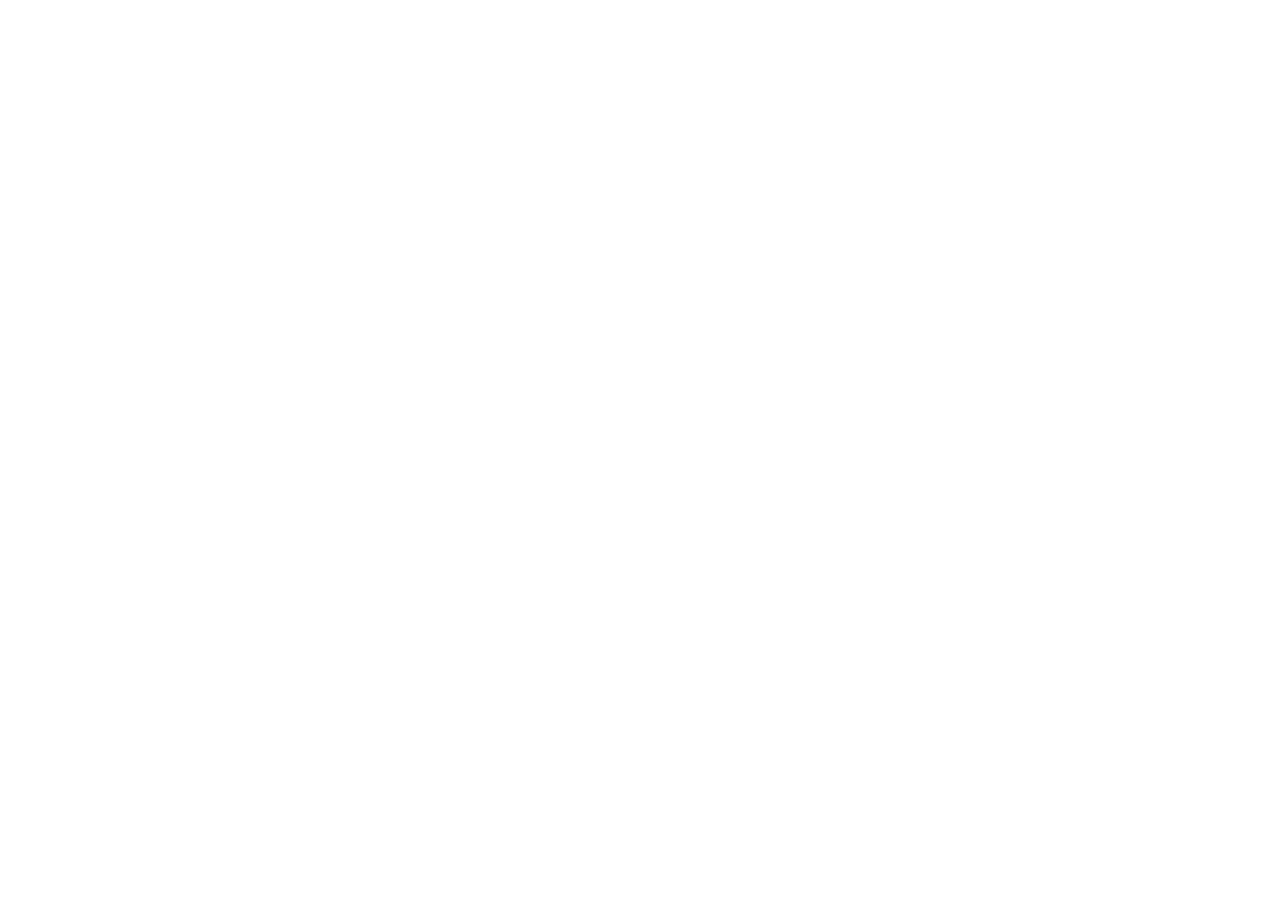
==== Cakes/index.html @ 50316c29 "Initial" ====
<!DOCTYPE html>
<html lang="en">
<head>
    <meta charset="UTF-8">
    <meta name="viewport" content="width=device-width, initial-scale=1.0">
    <title>Document</title>
</head>
<body>
    
</body>
</html>
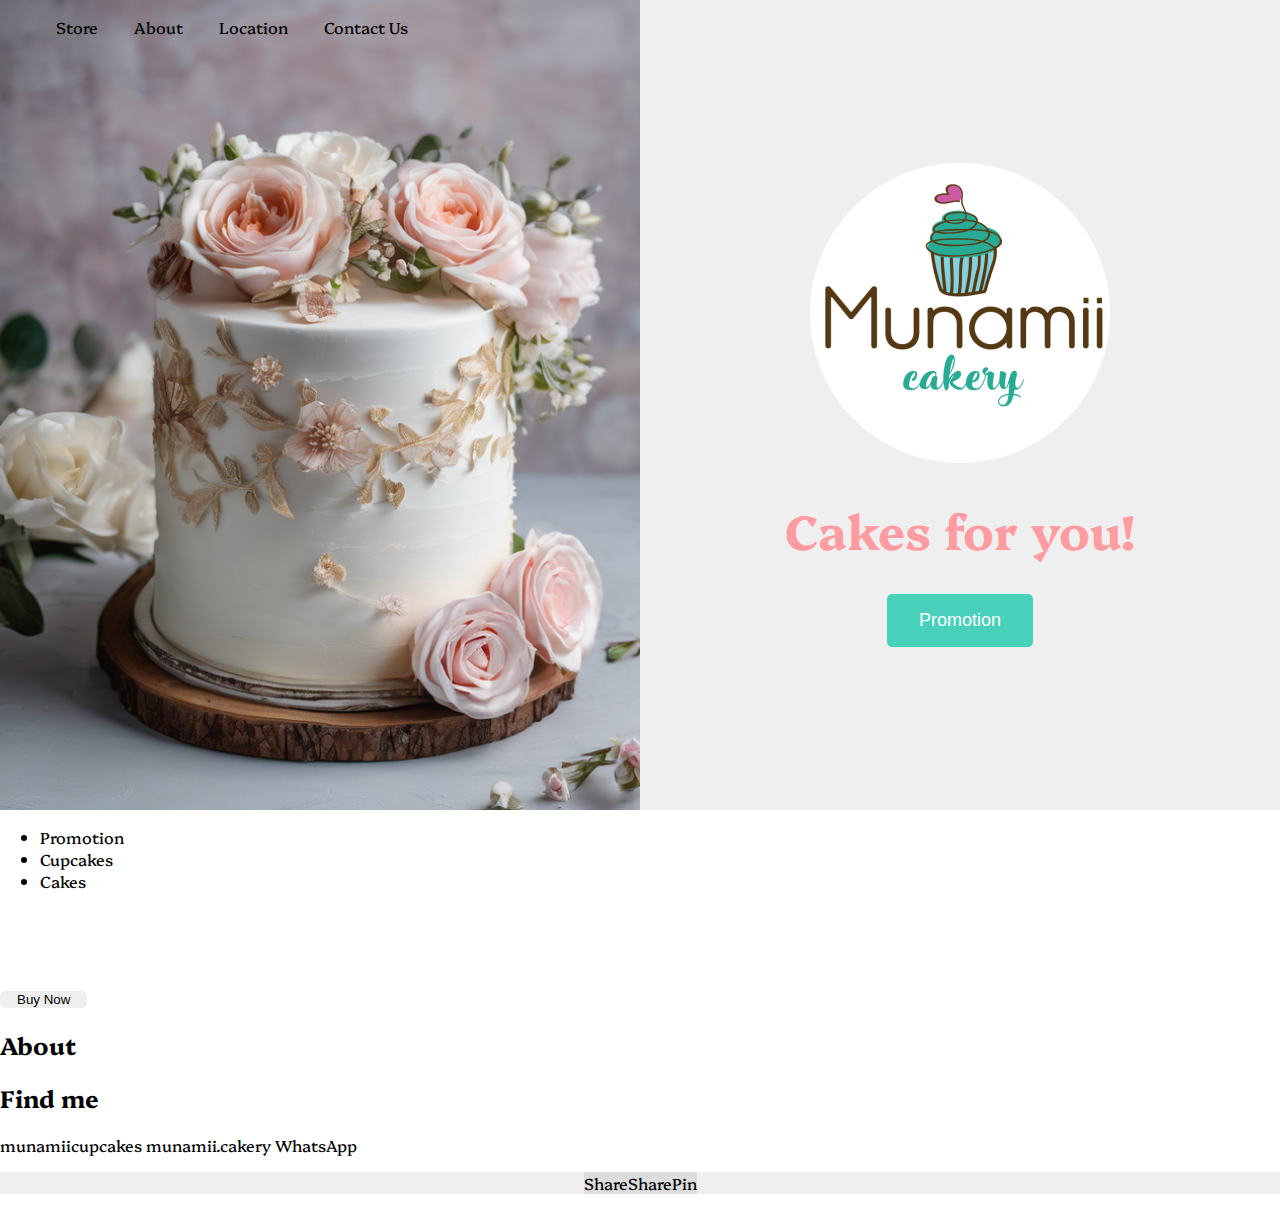
==== commit 2e45f482: "Foundational update" ====
--- a/Cakes/index.html
+++ b/Cakes/index.html
@@ -3,9 +3,69 @@
 <head>
     <meta charset="UTF-8">
     <meta name="viewport" content="width=device-width, initial-scale=1.0">
-    <title>Document</title>
+    <title>Munamii Cakery</title>
+    <link rel="stylesheet" href="./style.css">
+    <link rel="icon" type="image/x-icon" href="./Media/MunamiiCakeryLogo.png">
+    <link href="https://fonts.googleapis.com/css2?family=Platypi:ital,wght@0,300..800;1,300..800&display=swap" rel="stylesheet">
+    <script async src="./main.js" type="text/JavaScript"></script>
 </head>
 <body>
-    
+    <header>
+        <div id="headerImage">
+            <nav id="mainNav">
+                <ul>
+                    <li id=""><a href="#promotions">Store</a></li>
+                    <li id=""><a href="#about">About</a></li>
+                    <li id=""><a href="#location">Location</a></li>
+                    <li id=""><a href="#contact">Contact Us</a></li>
+                </ul>
+            </nav>
+        </div>
+        <div id="headerHero">
+            <img id="companyLogo" alt="Company Logo" src="./Media/MunamiiCakeryLogo.png">
+            <h1>Cakes for you!</h1>
+            <button>Promotion</button>
+        </div>
+    </header>
+    <main>
+        <nav id="secondaryNav">
+            <ul>
+                <li id=""><a href="#promotions">Promotion</a></li>
+                <li id=""><a href="#cupcakes">Cupcakes</a></li>
+                <li id=""><a href="#cakes">Cakes</a></li>
+            </ul>
+        </nav>
+        <section id="promotions" class="productSection">
+            <div id="" class="productCard">
+                <img src="" class="productImage">
+                <h3 class="productTitle"></h3>
+                <p class="productPrice"></p>
+                <button class="productButton" alt="Buy Now">Buy Now</button>
+            </div>
+        </section>
+        <section id="cupcakes" class="productSection"></section>
+        <section id="cakes" class="productSection"></section>
+        <section id="about">
+            <h2>About</h2>
+            <p></p>
+        </section>
+        <section id="location">
+            <h2>Find me</h2>
+            <p></p>
+        </section>
+        <section id="contact">
+            <a href="">munamiicupcakes</a>
+            <a href="">munamii.cakery</a>
+            <a href="">WhatsApp</a>
+        </section>
+    </main>
+    <footer>
+        <div id="shareMe">
+            <a href=""><span class="logo"></span><span class="text">Share</span></a>
+            <a href=""><span class="logo"></span><span class="text">Share</span></a>
+            <a href=""><span class="logo"></span><span class="text">Pin</span></a>
+        </div>
+
+    </footer>
 </body>
 </html>--- a/Cakes/style.css
+++ b/Cakes/style.css
@@ -0,0 +1,133 @@
+html {
+    font-size: 16px;
+    font-family: "Platypi", serif;
+    color: black;
+    scroll-behavior: smooth;
+
+    --PrimaryBackgroundColor: #fff;
+    --SecondaryBackgroundColor: #efefef;
+    --AccentColorGreen: #47d1ba;
+    --AccentColorPink: #ff9ca1;
+    --AnchorColor: #5f9ea0;
+}
+
+body {
+    width: 100vw;
+    margin: 0;
+    padding: 0;
+    box-sizing: border-box;
+    background-color: var(--PrimaryBackgroundColor);
+}
+
+h1 {
+    font-size: 3rem;
+}
+
+h2 {
+    font-size: 1.5rem;
+}
+
+h3 {
+    font-size: 1.25rem;
+}
+
+a {
+    color: black;
+    text-decoration: none;
+}
+
+a:visited {
+    color: black;
+}
+
+a:hover {
+    color: var(--AccentColorPink);
+}
+
+header {
+    display: flex;
+    flex-flow: row wrap;
+    height: 90vh;
+
+    #headerImage {
+        background: url("./Media/Cake2.png") no-repeat center;
+        background-size: cover;
+        width: 50%;
+        min-width: fit-content;
+        #mainNav {
+
+            ul li {
+                display: inline;
+                color: white;
+                padding: 0.5rem 1rem;
+                list-style: none;
+            }
+        }
+    }
+
+    #headerHero {
+        background-color: var(--SecondaryBackgroundColor);
+        width: 50%;
+        min-width: fit-content;
+        display: flex;
+        flex-direction: column;
+        align-items: center;
+        justify-content: center;
+
+        #companyLogo {
+            max-width: 300px;
+            height: auto;
+        }
+
+        h1 {
+            color: var(--AccentColorPink);
+        }
+
+        button {
+            color: white;
+            font-size: 1.125rem;
+            background-color: var(--AccentColorGreen);
+            border-radius: 5px;
+            padding: 1rem 2rem;
+            border: none;
+        }
+    }
+}
+
+.productCard {
+    max-width: 20%;
+    min-width: fit-content;
+    .productImage {
+        max-width: 100%;
+        height: auto;
+    }
+
+    .productTitle {
+        padding-top: 1rem;
+    }
+
+    .productPrice {}
+
+    .productButton {
+        padding: 0 1rem;
+        border: 1px solid var(--SecondaryBackgroundColor);
+        border-radius: 5px;
+    }
+}
+
+
+footer {
+    background-color: var(--SecondaryBackgroundColor);
+
+    #shareMe {
+        margin: 1rem;
+        display: flex;
+        justify-content: center;
+
+        a {
+            background-color: #dddddd;
+
+
+        }
+    }
+}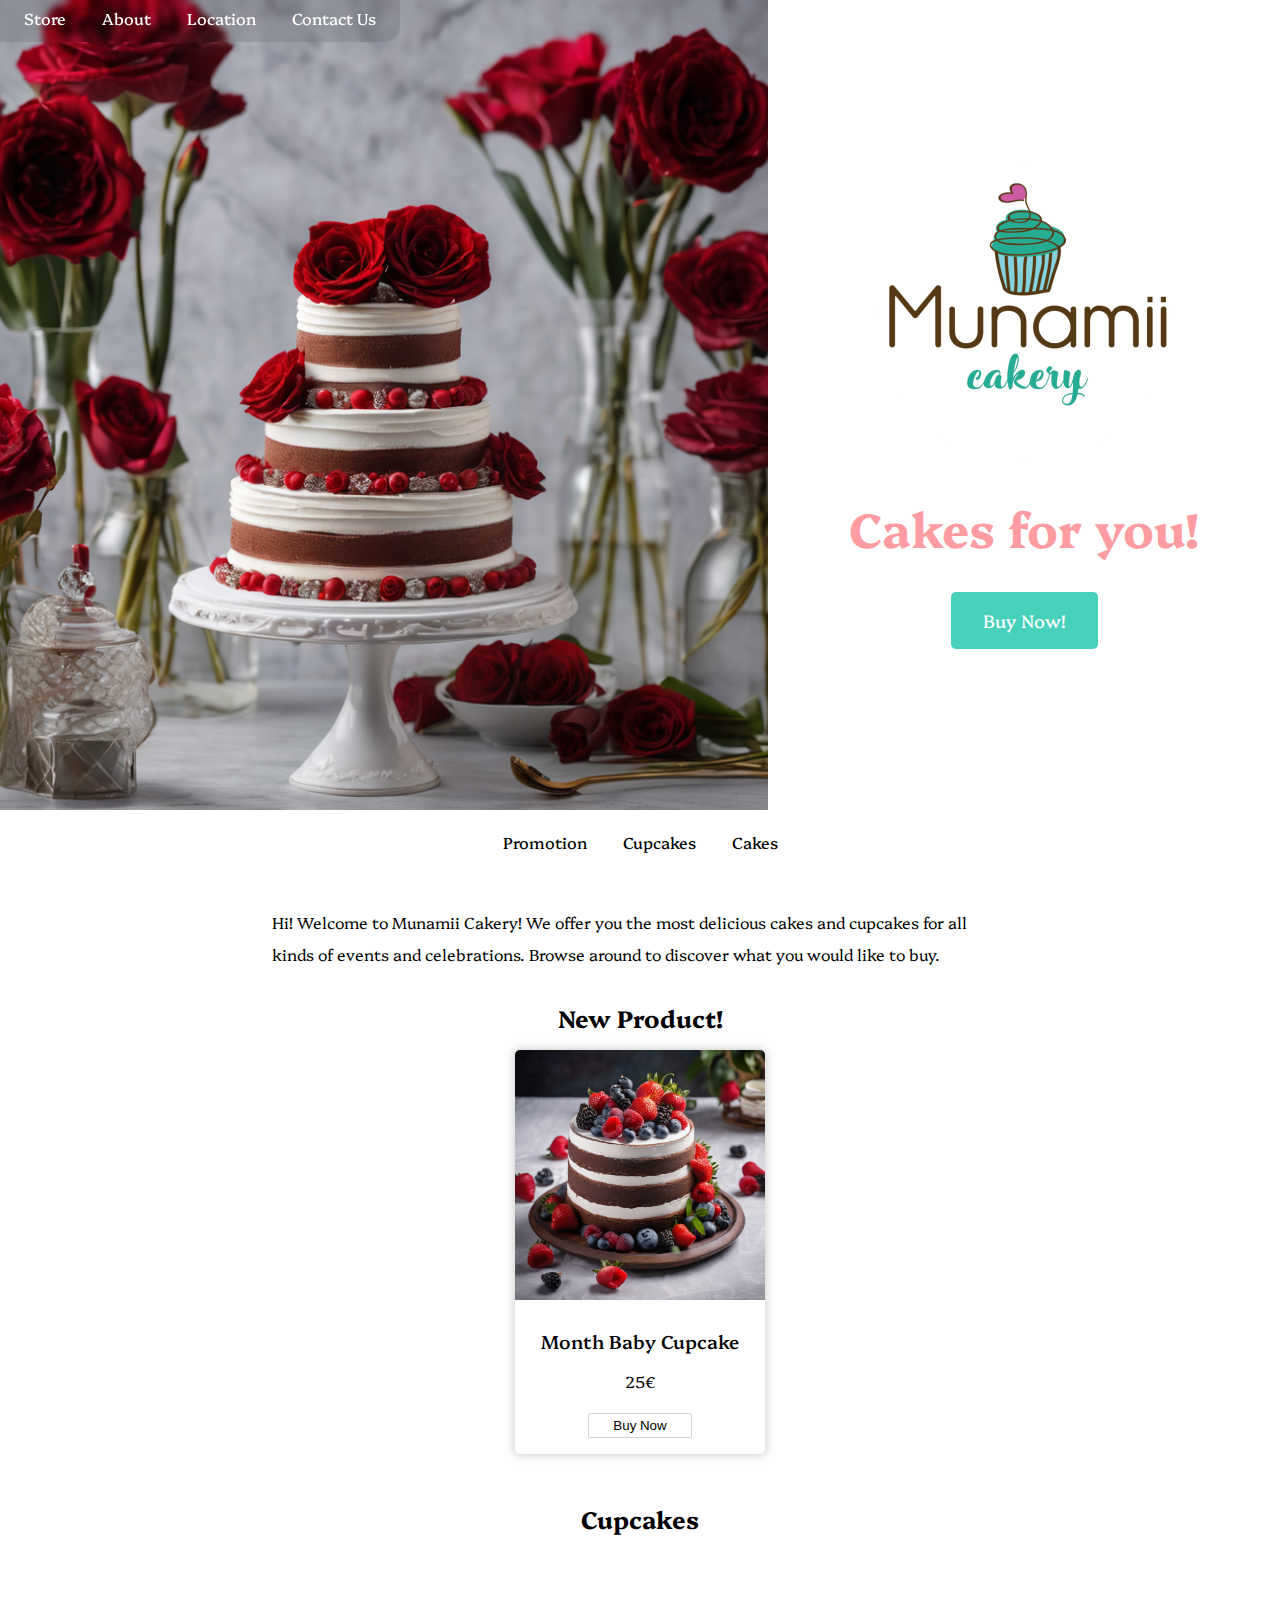
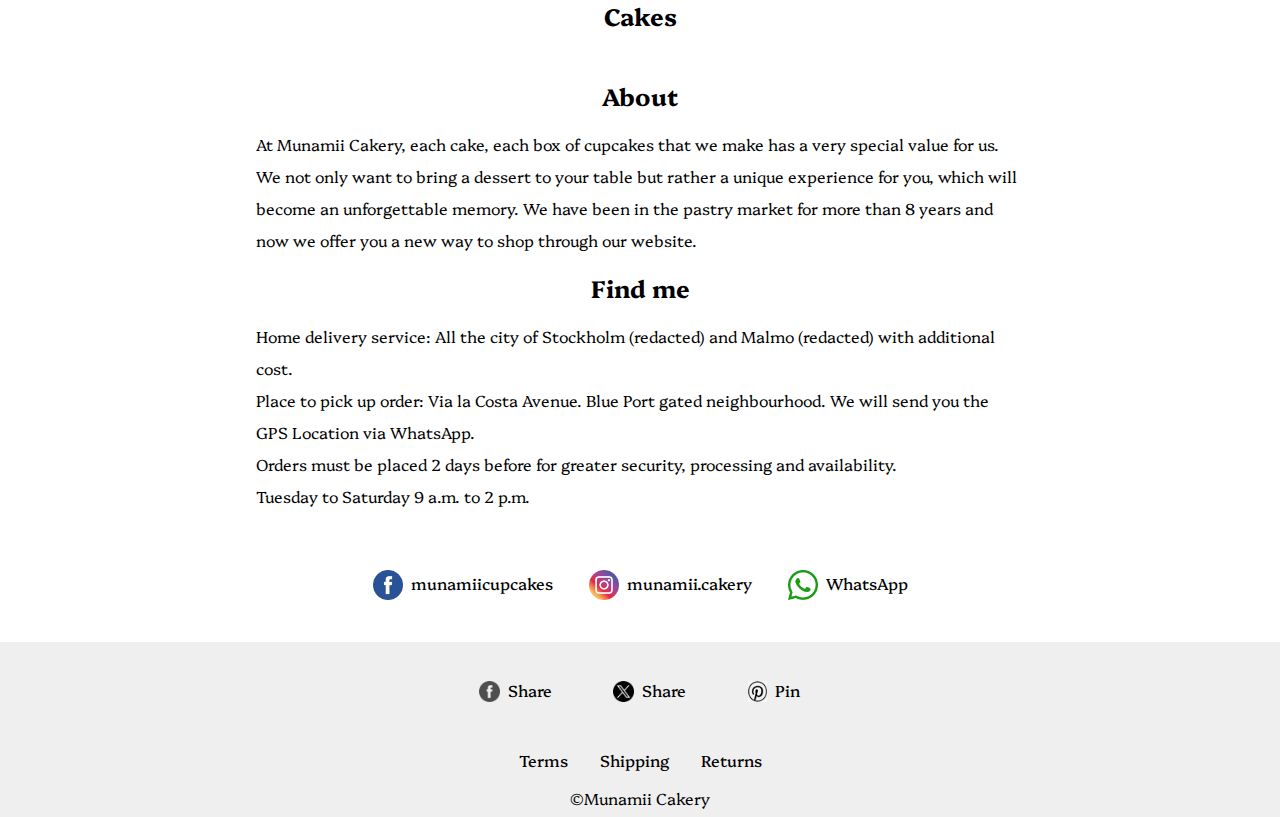
==== commit f250b766: "Most of CSS done" ====
--- a/Cakes/index.html
+++ b/Cakes/index.html
@@ -14,17 +14,17 @@
         <div id="headerImage">
             <nav id="mainNav">
                 <ul>
-                    <li id=""><a href="#promotions">Store</a></li>
-                    <li id=""><a href="#about">About</a></li>
-                    <li id=""><a href="#location">Location</a></li>
-                    <li id=""><a href="#contact">Contact Us</a></li>
+                    <li><a href="#promotions">Store</a></li>
+                    <li><a href="#about">About</a></li>
+                    <li><a href="#location">Location</a></li>
+                    <li><a href="#contact">Contact Us</a></li>
                 </ul>
             </nav>
         </div>
         <div id="headerHero">
             <img id="companyLogo" alt="Company Logo" src="./Media/MunamiiCakeryLogo.png">
             <h1>Cakes for you!</h1>
-            <button>Promotion</button>
+            <a href="#promotions" id="heroButton" alt="Promoted product">Buy Now!</a>
         </div>
     </header>
     <main>
@@ -36,36 +36,72 @@
             </ul>
         </nav>
         <section id="promotions" class="productSection">
-            <div id="" class="productCard">
-                <img src="" class="productImage">
-                <h3 class="productTitle"></h3>
-                <p class="productPrice"></p>
+            <p>Hi! Welcome to Munamii Cakery! 
+                We offer you the most delicious cakes and cupcakes
+                for all kinds of events and celebrations. Browse around to discover what you would like
+                to buy.</p>
+            <h2>New Product!</h2>
+            <div id="promotedProduct" class="productCard">
+                <img src="./Media/Cake1.png" class="productImage">
+                <h3 class="productTitle">Month Baby Cupcake</h3>
+                <p class="productPrice">25€</p>
                 <button class="productButton" alt="Buy Now">Buy Now</button>
             </div>
         </section>
-        <section id="cupcakes" class="productSection"></section>
-        <section id="cakes" class="productSection"></section>
+        <section id="cupcakes" class="productSection">
+            <h2>Cupcakes</h2>
+            <div id="cupcakeContainer">
+            </div>
+        </section>
+        <section id="cakes" class="productSection">
+            <h2>Cakes</h2>
+            <div id="cakeContainer">
+            </div>
+        </section>
         <section id="about">
             <h2>About</h2>
-            <p></p>
+            <p>At Munamii Cakery, each cake, each box of cupcakes that we make has a very special
+                value for us. 
+                <br>
+                We not only want to bring a dessert to your table but rather a unique
+                experience for you, which will become an unforgettable memory. 
+                We have been in the
+                pastry market for more than 8 years and now we offer you a new way to shop through
+                our website.</p>
         </section>
         <section id="location">
             <h2>Find me</h2>
-            <p></p>
+            <p>Home delivery service: All the city of Stockholm (redacted) and Malmo (redacted) with
+                additional cost.
+                <br>
+                Place to pick up order: Via la Costa Avenue. Blue Port gated neighbourhood. We will
+                send you the GPS Location via WhatsApp.
+                <br>
+                Orders must be placed 2 days before for greater security, processing and availability.
+                <br>
+                Tuesday to Saturday
+                9 a.m. to 2 p.m.</p>
         </section>
         <section id="contact">
-            <a href="">munamiicupcakes</a>
-            <a href="">munamii.cakery</a>
-            <a href="">WhatsApp</a>
+            <a href=""><img src="./Media/FacebookLogo.png"><span> munamiicupcakes</span></a>
+            <a href=""><img src="./Media/InstagramLogo.png"><span>munamii.cakery</span></a>
+            <a href=""><img src="./Media/WhatsAppLogo.png"><span>WhatsApp</span></a>
         </section>
     </main>
     <footer>
         <div id="shareMe">
-            <a href=""><span class="logo"></span><span class="text">Share</span></a>
-            <a href=""><span class="logo"></span><span class="text">Share</span></a>
-            <a href=""><span class="logo"></span><span class="text">Pin</span></a>
+            <a href=""><img src="./Media/FacebookLogo.png"><span>Share</span></a>
+            <a href=""><img src="./Media/xLogo.png"><span>Share</span></a>
+            <a href=""><img src="./Media/PinterestLogo.png"><span>Pin</span></a>
         </div>
-
+        <div id="footerLinks">
+            <a href="">Terms</a>
+            <a href="">Shipping</a>
+            <a href="">Returns</a>
+        </div>
+        <div>
+            <p>&copy;Munamii Cakery</p>
+        </div>
     </footer>
 </body>
 </html>--- a/Cakes/style.css
+++ b/Cakes/style.css
@@ -13,10 +13,14 @@
 
 body {
     width: 100vw;
+    min-height: 100vh;
+    background-color: var(--PrimaryBackgroundColor);
+}
+
+* {
     margin: 0;
     padding: 0;
     box-sizing: border-box;
-    background-color: var(--PrimaryBackgroundColor);
 }
 
 h1 {
@@ -27,8 +31,8 @@
     font-size: 1.5rem;
 }
 
-h3 {
-    font-size: 1.25rem;
+p {
+    font-weight: 300;
 }
 
 a {
@@ -45,30 +49,41 @@
 }
 
 header {
-    display: flex;
-    flex-flow: row wrap;
-    height: 90vh;
+    display: grid;
+    grid-template-columns: 60% 40%;
+    grid-template-rows: repeat(2, 45vh);
 
     #headerImage {
-        background: url("./Media/Cake2.png") no-repeat center;
+        background: url("./Media/Cake6.png") no-repeat center;
         background-size: cover;
-        width: 50%;
-        min-width: fit-content;
+        grid-area: 1 / 1 / span 2 / 1;
+
         #mainNav {
+            padding: 0.125rem 0.5rem 0.5rem;
+            width: fit-content;
+            background-color: rgba(0, 0, 0, 0.1);
+            backdrop-filter: blur(3px);
+            border-bottom-right-radius: 15px;
 
             ul li {
+                height: 2rem;
+                line-height: 2rem;
                 display: inline;
+                padding: 0.25rem 1rem 0.25rem;
+                list-style: none;
+            }
+            a {
                 color: white;
-                padding: 0.5rem 1rem;
-                list-style: none;
+            }
+
+            a:hover {
+                color: var(--AccentColorPink);
             }
         }
     }
 
     #headerHero {
-        background-color: var(--SecondaryBackgroundColor);
-        width: 50%;
-        min-width: fit-content;
+        grid-area: 1 / 2 / span 2 / 2;
         display: flex;
         flex-direction: column;
         align-items: center;
@@ -81,9 +96,10 @@
 
         h1 {
             color: var(--AccentColorPink);
-        }
-
-        button {
+            margin: 2rem 0;
+        }
+
+        #heroButton {
             color: white;
             font-size: 1.125rem;
             background-color: var(--AccentColorGreen);
@@ -91,27 +107,141 @@
             padding: 1rem 2rem;
             border: none;
         }
+
+        #heroButton:hover {
+            transition: 200ms;
+            background-color: var(--AccentColorPink);
+        }
     }
 }
 
 .productCard {
-    max-width: 20%;
-    min-width: fit-content;
+    max-width: 250px;
+    min-width: min-content;
+    box-shadow: 0 0 10px 2px lightgray;
+    text-align: center;
+    border-radius: 5px;
+    overflow: hidden;
+
     .productImage {
-        max-width: 100%;
+        width: 100%;
         height: auto;
     }
 
     .productTitle {
         padding-top: 1rem;
-    }
-
-    .productPrice {}
+        font-weight: 500;
+    }
+
+    .productPrice {
+        padding-top: 0.5rem;
+    }
 
     .productButton {
-        padding: 0 1rem;
-        border: 1px solid var(--SecondaryBackgroundColor);
-        border-radius: 5px;
+        padding: 0.25rem 1.5rem;
+        margin: 1rem;
+        border: 1px solid lightgray;
+        border-radius: 2px;
+        background-color: var(--PrimaryBackgroundColor);
+    }
+
+    .productButton:hover {
+        background-color: var(--AccentColorPink);
+    }
+}
+
+.productCard:hover {
+    background-color: #f7f7f7;
+    transition: 200ms;
+    box-shadow: 0 0 10px 10px rgb(231, 231, 231);
+
+}
+
+
+#secondaryNav {
+    padding: 1rem;
+
+    ul {
+        width: fit-content;
+        margin: 0 auto;
+
+        li {
+            height: 2rem;
+            line-height: 2rem;
+            display: inline;
+            padding: 0 1rem;
+            list-style: none;
+        }
+    }
+}
+
+
+ /*     productSection      */
+
+.productSection {
+    padding: 1rem;
+    
+    > p {
+        padding: 1rem 0;
+    }
+    
+    > h2 {
+        padding: 1rem 0;
+        text-align: center;
+    }
+    
+    #cakeContainer, #cupcakeContainer {
+        max-width: max-content;
+        margin: 0 auto;
+        display: grid;
+        grid-template-columns: repeat(4, 1fr);
+        grid-template-rows: 1fr;
+        grid-auto-flow: row;
+        gap: 1rem;
+    }
+}
+
+
+#promotions, #about, #location {
+    margin: 0 auto;
+    max-width: 60%;
+    text-align: center;
+    line-height: 2rem;
+
+    > p {
+        text-align: left;
+    }
+
+    > h2 {
+        padding: 1rem 0;
+    }
+
+    > .productCard {
+        margin: 0 auto;
+    }
+}
+
+#contact {
+    padding: 3rem 0 2rem;
+    display: flex;
+    justify-content: center;
+    gap: 1rem;
+    vertical-align: middle;
+
+    a {
+        /* line-height: 2rem; */
+        display: inline-flex;
+        justify-content: center;
+        align-items: center;
+
+        img {
+            height: 60%;
+        }
+
+        > span {
+            padding-bottom: 0.25rem;
+            margin-left: 0.5rem;
+        }
     }
 }
 
@@ -120,14 +250,80 @@
     background-color: var(--SecondaryBackgroundColor);
 
     #shareMe {
-        margin: 1rem;
+        padding: 1rem;
         display: flex;
         justify-content: center;
 
         a {
-            background-color: #dddddd;
-
-
-        }
+            /* line-height: 2rem; */
+            display: inline-flex;
+            justify-content: center;
+            align-items: center;
+    
+            img {
+                height: 40%;
+                filter: grayscale();
+            }
+    
+            > span {
+                padding-bottom: 0.25rem;
+                margin-left: 0.5rem;
+            }
+        }
+    }
+    > div {
+        display: flex;
+        justify-content: center;
+
+        a {
+            padding: 0.5rem 1rem;
+        }
+
+        p {
+            padding: 0.5rem;
+        }
+    }
+
+}
+
+
+@media only screen and (max-width: 850px) {
+
+    header {
+        grid-template-rows: 75vh 75vh;
+
+        #headerImage {
+            grid-area: 1 / 1 / 1 / span 2;
+
+            #mainNav {
+                margin: 0 auto;
+                border-bottom-left-radius: 15px;
+            }
+        }
+
+    
+        #headerHero {
+            grid-area: 2 / 1 / 2 / span 2;
+
+        }
+    }
+}
+
+
+
+@media only screen and (max-width: 600px) {
+
+    .productSection {
+
+        #cakeContainer, #cupcakeContainer {
+            grid-template-columns: repeat(2, 1fr);
+        }
+    }
+}
+
+@media only screen and (max-width: 400px) {
+
+    #promotions {
+        max-width: 90%;
     }
 }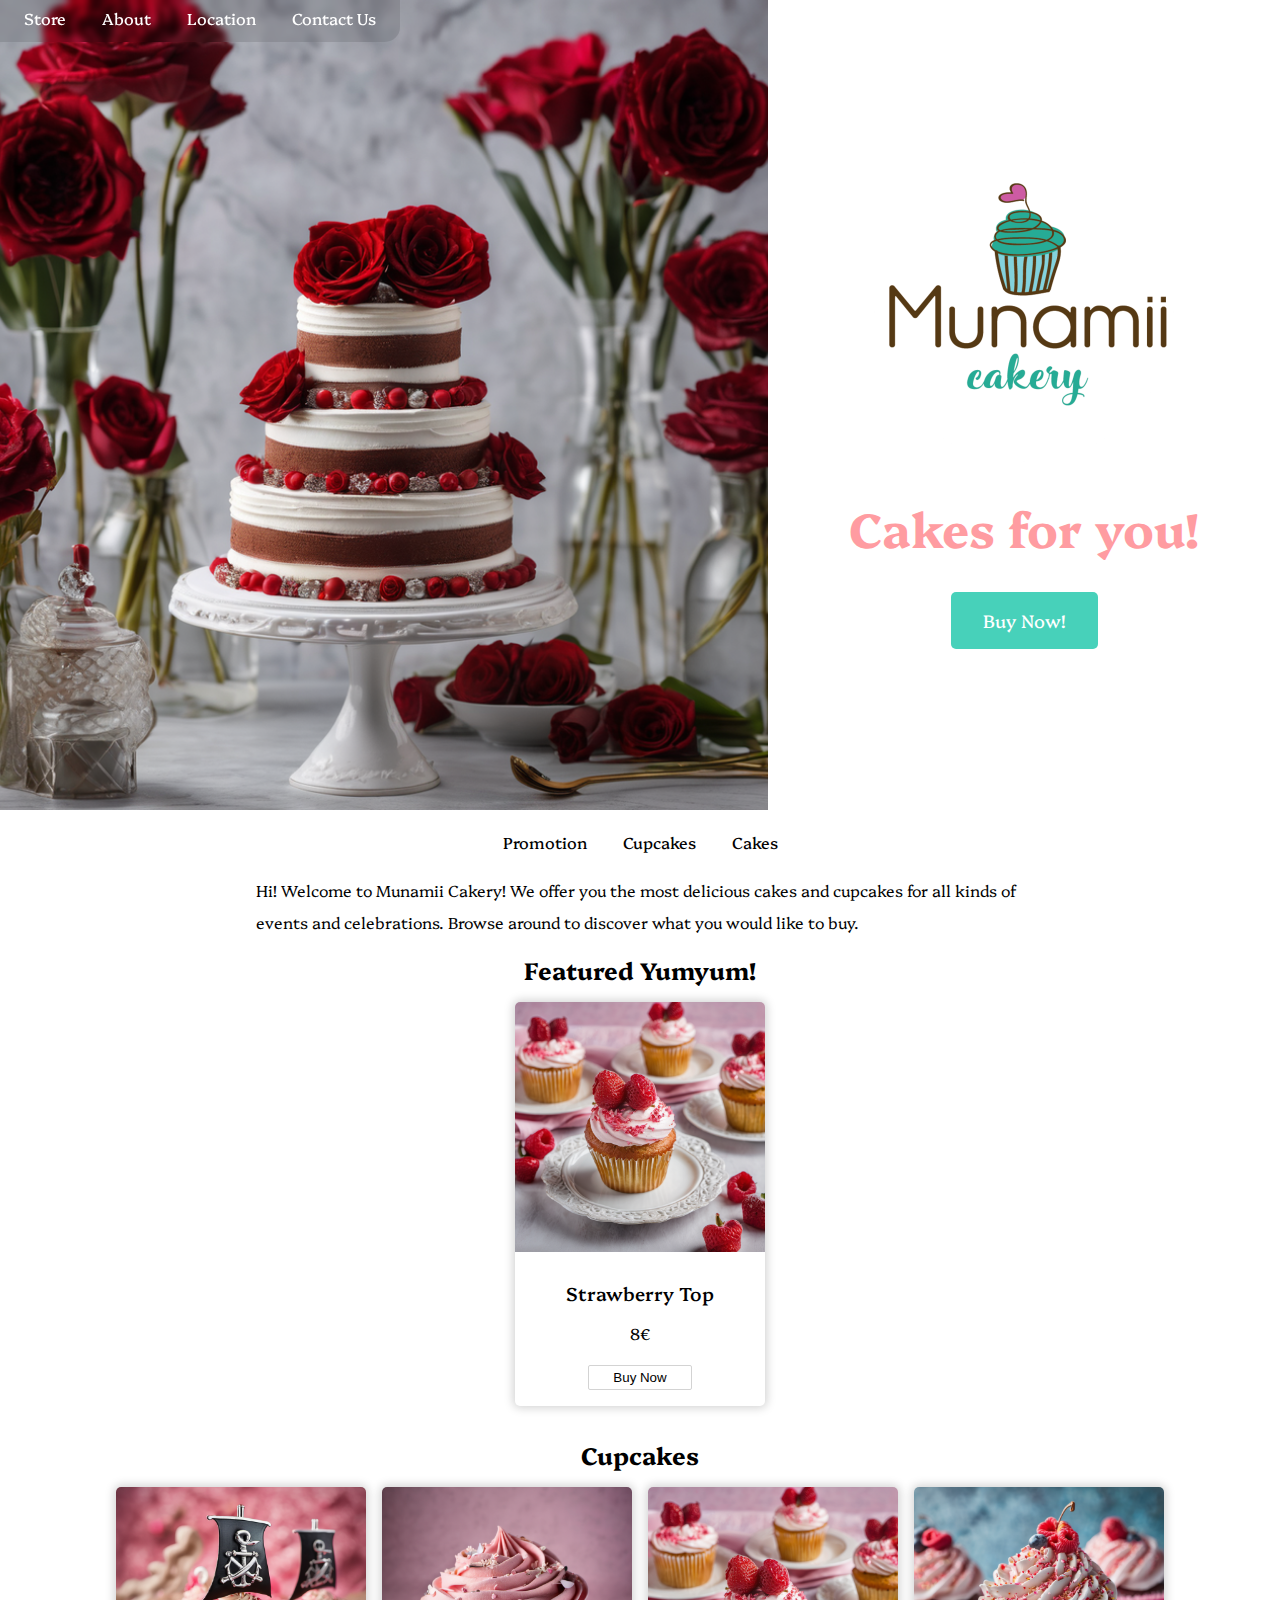
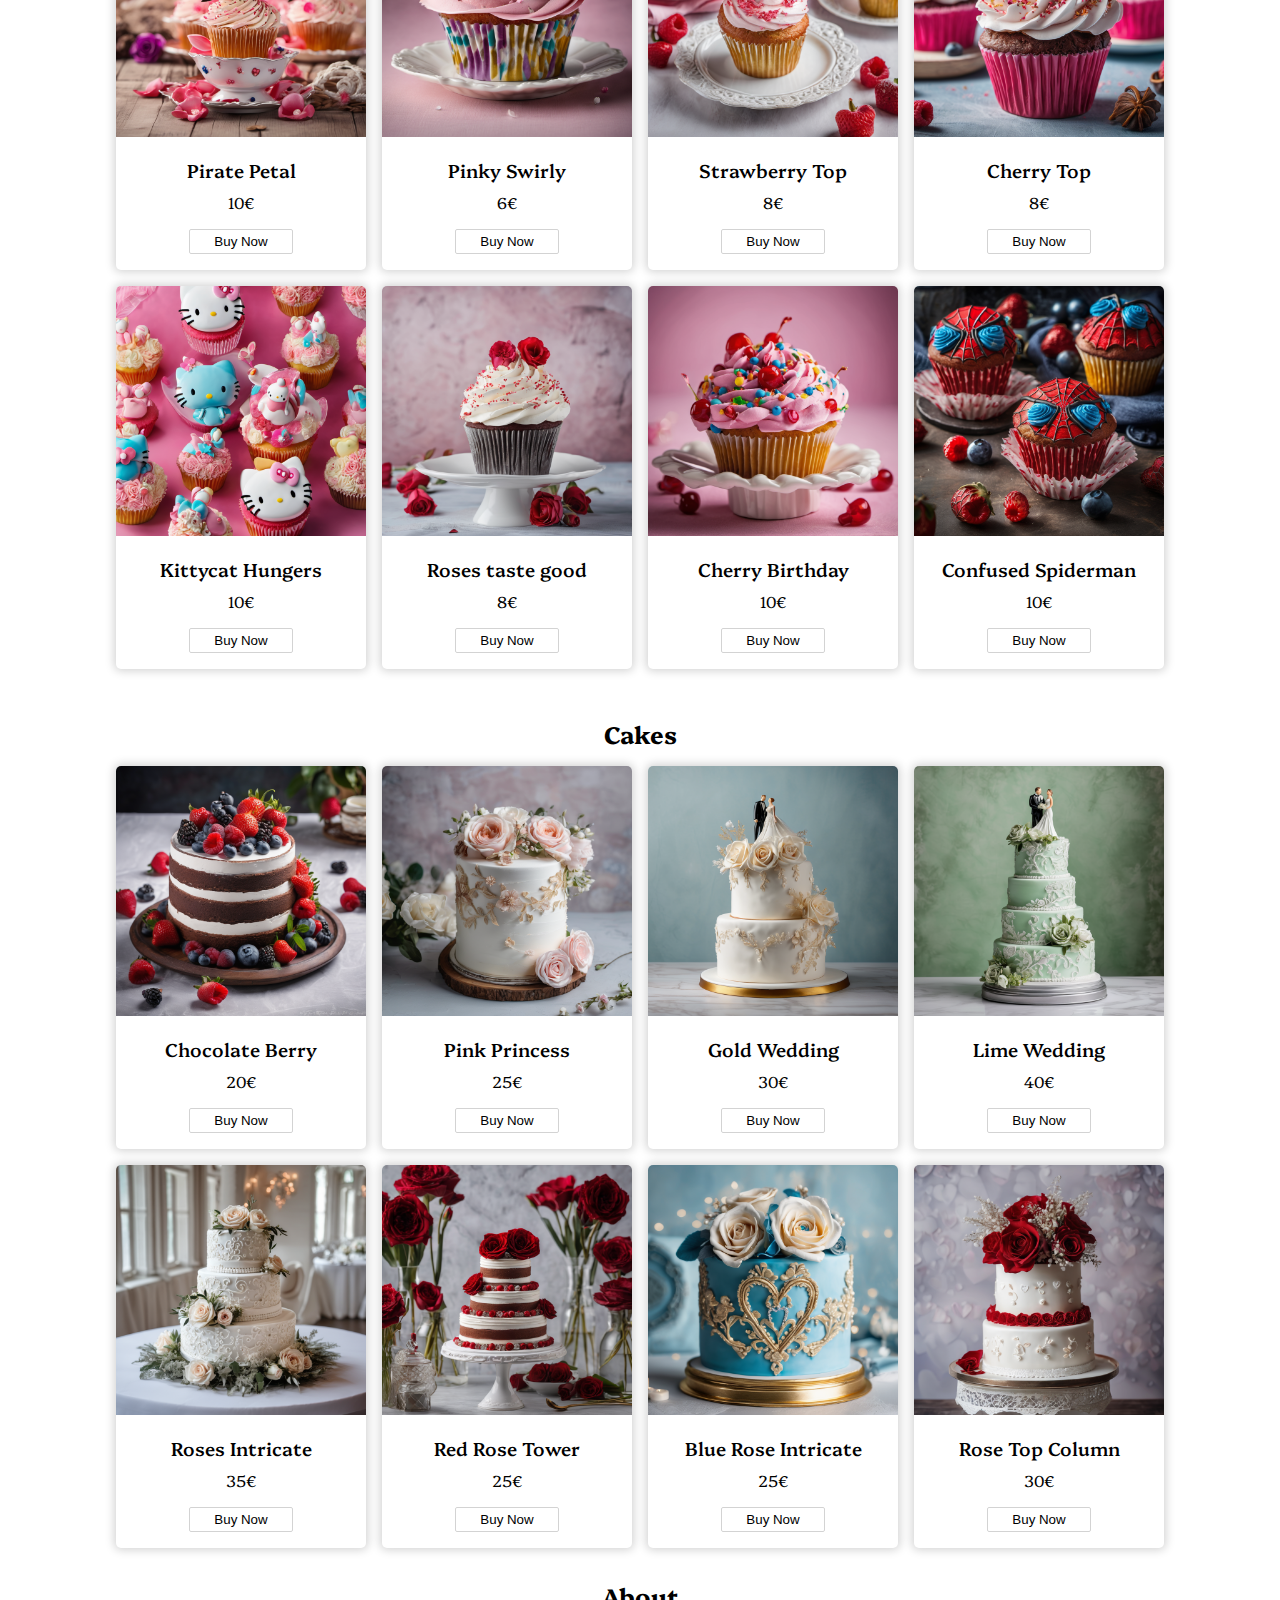
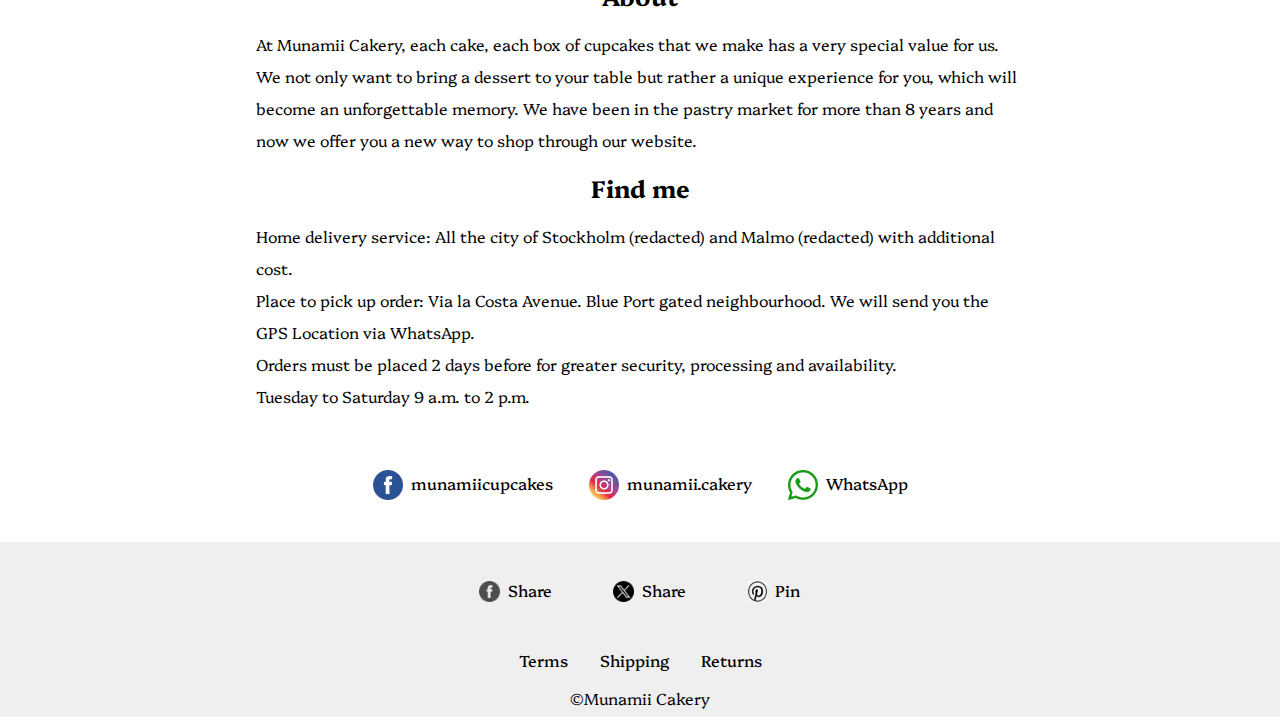
==== commit 3c376dda: "Mostly finished" ====
--- a/Cakes/index.html
+++ b/Cakes/index.html
@@ -26,27 +26,34 @@
             <h1>Cakes for you!</h1>
             <a href="#promotions" id="heroButton" alt="Promoted product">Buy Now!</a>
         </div>
+        <div id="mobileNavigationButton"><img src="./Media/mobileMenuIcon.png" alt="Mobile menu Icon"></div>
+        <nav id="mobileNavigation">
+            <ul>
+                <li><a href="#headerImage">Home</a></li>
+                <li><a href="#promotions">Store</a></li>
+                <li><a href="#about">About</a></li>
+                <li><a href="#location">Location</a></li>
+                <li><a href="#contact">Contact Us</a></li>
+                <li><a href="#promotions">Promotion</a></li>
+                <li><a href="#cupcakes">Cupcakes</a></li>
+                <li><a href="#cakes">Cakes</a></li>
+            </ul>
+        </nav>
     </header>
     <main>
         <nav id="secondaryNav">
             <ul>
-                <li id=""><a href="#promotions">Promotion</a></li>
-                <li id=""><a href="#cupcakes">Cupcakes</a></li>
-                <li id=""><a href="#cakes">Cakes</a></li>
+                <li><a href="#promotions">Promotion</a></li>
+                <li><a href="#cupcakes">Cupcakes</a></li>
+                <li><a href="#cakes">Cakes</a></li>
             </ul>
         </nav>
-        <section id="promotions" class="productSection">
+        <section id="promotions">
             <p>Hi! Welcome to Munamii Cakery! 
                 We offer you the most delicious cakes and cupcakes
                 for all kinds of events and celebrations. Browse around to discover what you would like
                 to buy.</p>
-            <h2>New Product!</h2>
-            <div id="promotedProduct" class="productCard">
-                <img src="./Media/Cake1.png" class="productImage">
-                <h3 class="productTitle">Month Baby Cupcake</h3>
-                <p class="productPrice">25€</p>
-                <button class="productButton" alt="Buy Now">Buy Now</button>
-            </div>
+            <h2>Featured Yumyum!</h2>
         </section>
         <section id="cupcakes" class="productSection">
             <h2>Cupcakes</h2>
--- a/Cakes/style.css
+++ b/Cakes/style.css
@@ -72,6 +72,7 @@
                 padding: 0.25rem 1rem 0.25rem;
                 list-style: none;
             }
+            
             a {
                 color: white;
             }
@@ -113,6 +114,40 @@
             background-color: var(--AccentColorPink);
         }
     }
+
+    #mobileNavigationButton {
+        position: fixed;
+        display: none;
+        z-index: 1;
+
+        img {
+            width: 15vw;
+        }
+    }
+
+    #mobileNavigation {
+        z-index: 2;
+        position: fixed;
+        display: none;
+        padding: 1rem;
+        background-color: rgba(0, 0, 0, 0.8);
+        backdrop-filter: blur(3px);
+
+        ul li {
+            list-style: none;
+            padding: 1rem;
+        }
+
+        a {
+            padding: 1rem;
+            color: white;
+            font-size: 1.5rem;
+        }
+
+        a:hover {
+            color: var(--AccentColorPink);
+        }
+    }
 }
 
 .productCard {
@@ -154,7 +189,6 @@
     background-color: #f7f7f7;
     transition: 200ms;
     box-shadow: 0 0 10px 10px rgb(231, 231, 231);
-
 }
 
 
@@ -229,7 +263,6 @@
     vertical-align: middle;
 
     a {
-        /* line-height: 2rem; */
         display: inline-flex;
         justify-content: center;
         align-items: center;
@@ -255,7 +288,6 @@
         justify-content: center;
 
         a {
-            /* line-height: 2rem; */
             display: inline-flex;
             justify-content: center;
             align-items: center;
@@ -283,11 +315,14 @@
             padding: 0.5rem;
         }
     }
-
 }
 
 
 @media only screen and (max-width: 850px) {
+
+    #promotions, #about, #location {
+        max-width: 75%;
+    }
 
     header {
         grid-template-rows: 75vh 75vh;
@@ -301,10 +336,8 @@
             }
         }
 
-    
         #headerHero {
             grid-area: 2 / 1 / 2 / span 2;
-
         }
     }
 }
@@ -314,16 +347,37 @@
 @media only screen and (max-width: 600px) {
 
     .productSection {
-
         #cakeContainer, #cupcakeContainer {
             grid-template-columns: repeat(2, 1fr);
         }
     }
+
+    #promotions, #about, #location {
+        max-width: 90%;
+    }
+
+    #contact a span {
+        display: none;
+    }
+
+    header {
+        #mainNav {
+            display: none;
+        }
+
+        #mobileNavigationButton {
+            display: block;
+        }
+    }
+
+    * #secondaryNav {
+        display: none;
+    }
 }
 
 @media only screen and (max-width: 400px) {
 
-    #promotions {
-        max-width: 90%;
+    #shareMe a span {
+        display: none;
     }
 }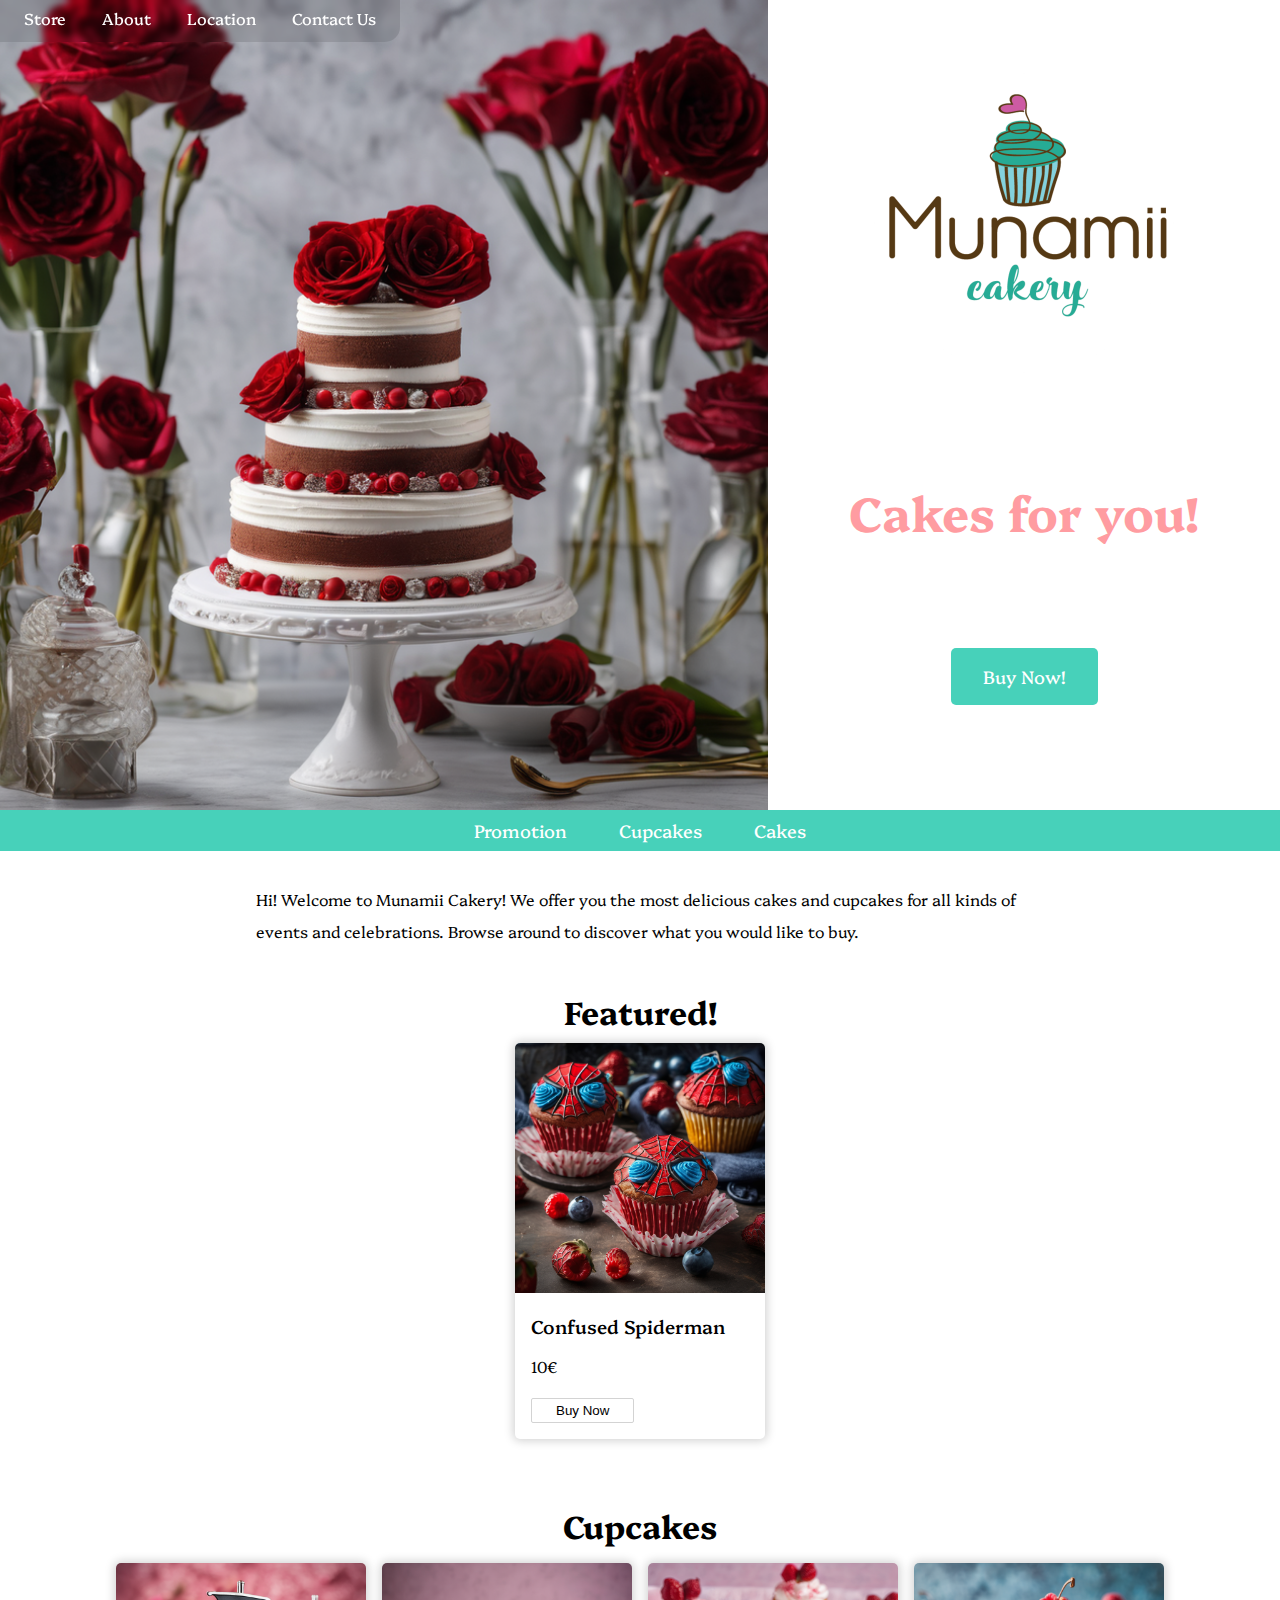
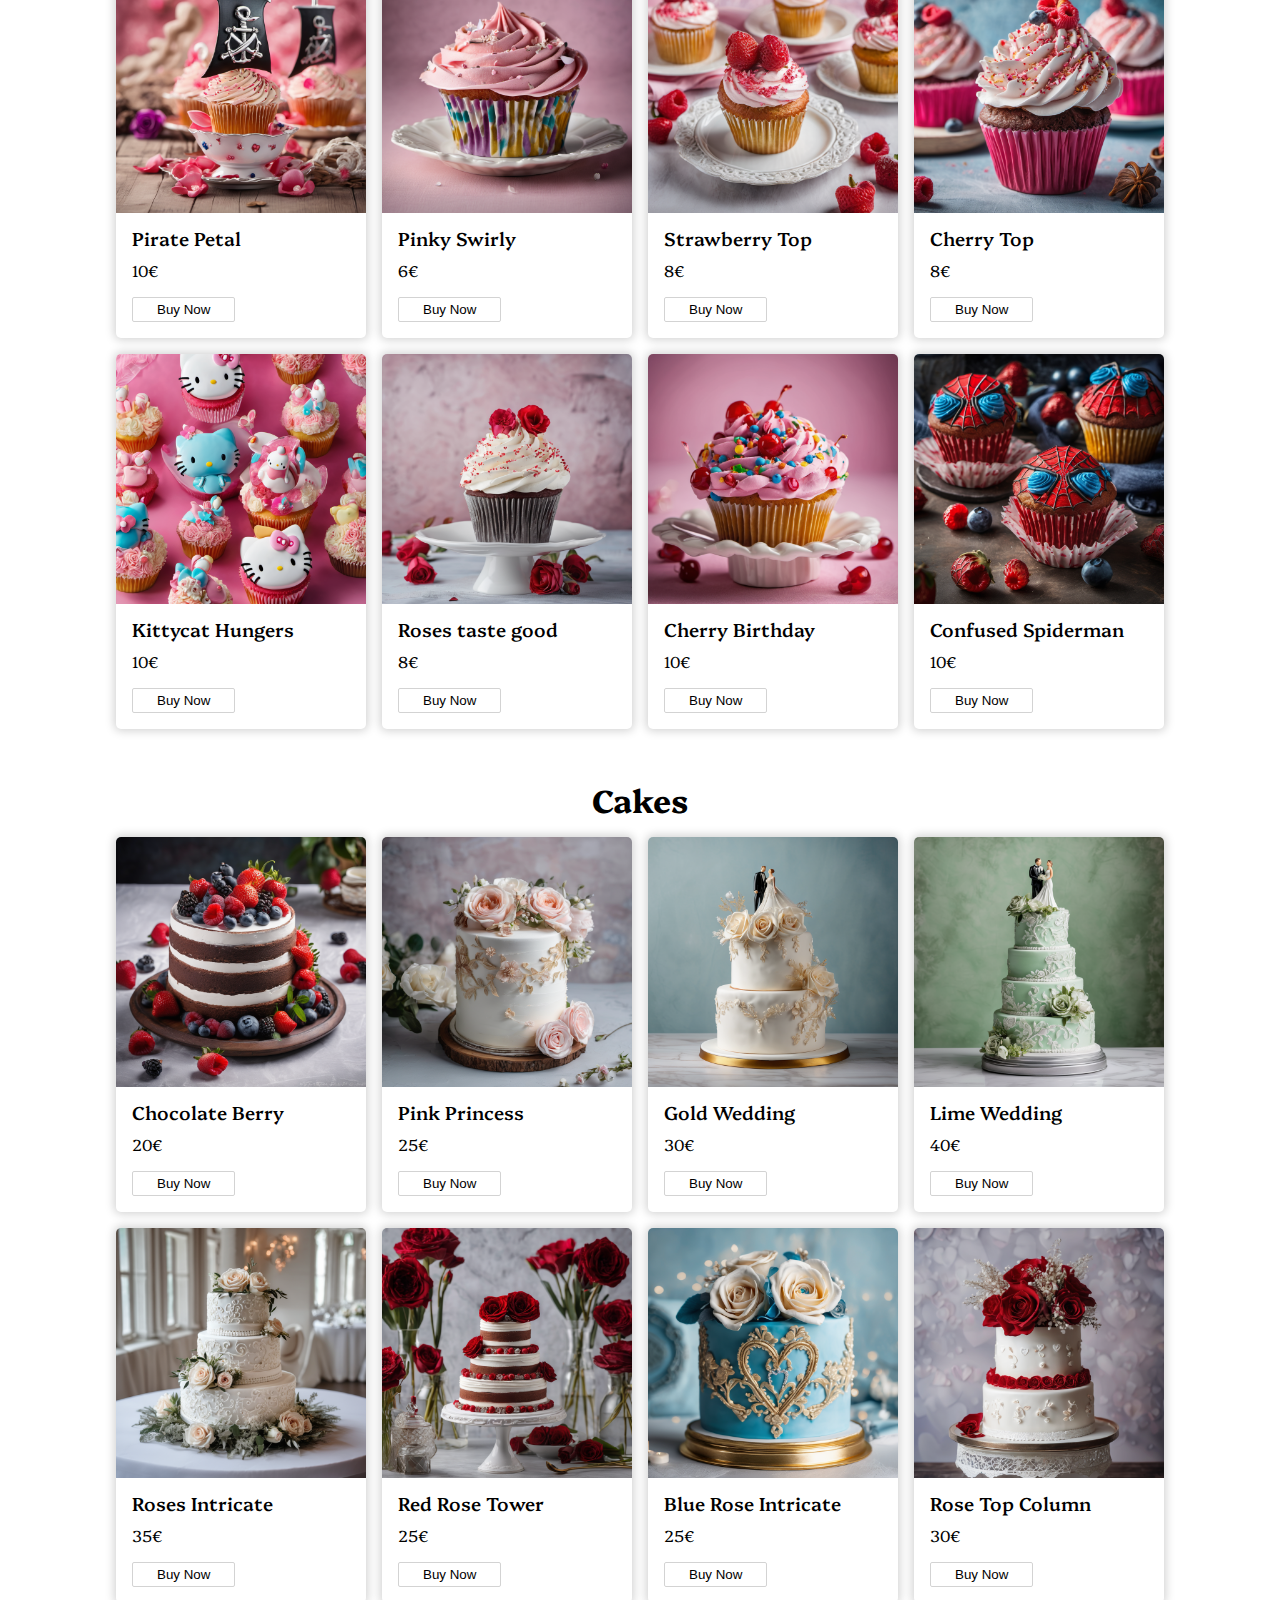
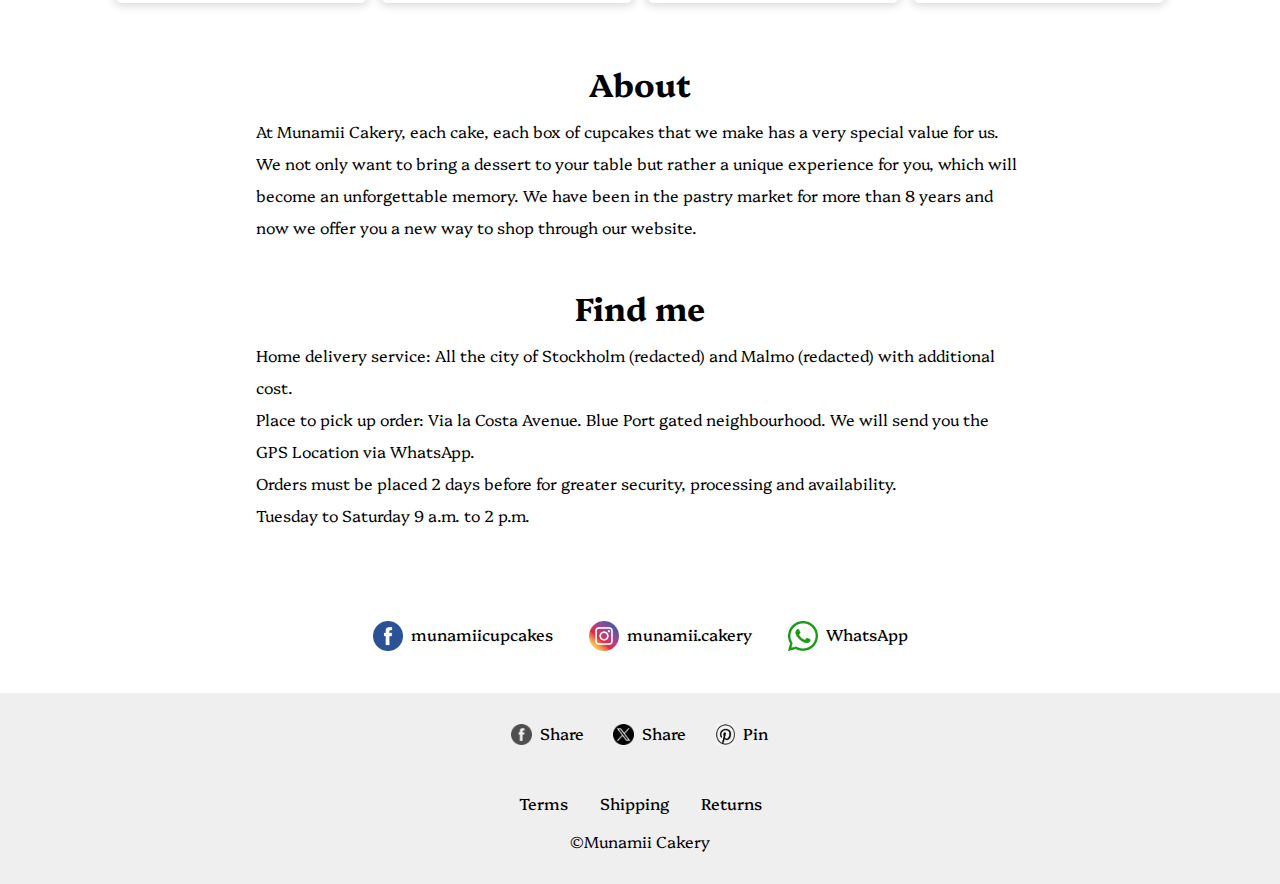
==== commit 1d5d451e: "Adjusted MobileMenu" ====
--- a/Cakes/index.html
+++ b/Cakes/index.html
@@ -31,12 +31,11 @@
             <ul>
                 <li><a href="#headerImage">Home</a></li>
                 <li><a href="#promotions">Store</a></li>
+                <li><a href="#cupcakes">Cupcakes</a></li>
+                <li><a href="#cakes">Cakes</a></li>
                 <li><a href="#about">About</a></li>
                 <li><a href="#location">Location</a></li>
                 <li><a href="#contact">Contact Us</a></li>
-                <li><a href="#promotions">Promotion</a></li>
-                <li><a href="#cupcakes">Cupcakes</a></li>
-                <li><a href="#cakes">Cakes</a></li>
             </ul>
         </nav>
     </header>
@@ -53,7 +52,7 @@
                 We offer you the most delicious cakes and cupcakes
                 for all kinds of events and celebrations. Browse around to discover what you would like
                 to buy.</p>
-            <h2>Featured Yumyum!</h2>
+            <h2>Featured!</h2>
         </section>
         <section id="cupcakes" class="productSection">
             <h2>Cupcakes</h2>
--- a/Cakes/style.css
+++ b/Cakes/style.css
@@ -13,7 +13,6 @@
 
 body {
     width: 100vw;
-    min-height: 100vh;
     background-color: var(--PrimaryBackgroundColor);
 }
 
@@ -28,7 +27,7 @@
 }
 
 h2 {
-    font-size: 1.5rem;
+    font-size: 2rem;
 }
 
 p {
@@ -51,7 +50,7 @@
 header {
     display: grid;
     grid-template-columns: 60% 40%;
-    grid-template-rows: repeat(2, 45vh);
+    grid-template-rows: repeat(2, minmax(min-content, 45vh));
 
     #headerImage {
         background: url("./Media/Cake6.png") no-repeat center;
@@ -88,11 +87,11 @@
         display: flex;
         flex-direction: column;
         align-items: center;
-        justify-content: center;
+        justify-content: space-evenly;
 
         #companyLogo {
             max-width: 300px;
-            height: auto;
+            min-width: 50px;
         }
 
         h1 {
@@ -101,6 +100,7 @@
         }
 
         #heroButton {
+            margin-bottom: 2rem;
             color: white;
             font-size: 1.125rem;
             background-color: var(--AccentColorGreen);
@@ -129,17 +129,16 @@
         z-index: 2;
         position: fixed;
         display: none;
-        padding: 1rem;
         background-color: rgba(0, 0, 0, 0.8);
         backdrop-filter: blur(3px);
 
         ul li {
             list-style: none;
-            padding: 1rem;
+            padding: 0.5rem;
         }
 
         a {
-            padding: 1rem;
+            padding: 0.5rem;
             color: white;
             font-size: 1.5rem;
         }
@@ -149,12 +148,13 @@
         }
     }
 }
+
 
 .productCard {
     max-width: 250px;
     min-width: min-content;
     box-shadow: 0 0 10px 2px lightgray;
-    text-align: center;
+    text-align: left;
     border-radius: 5px;
     overflow: hidden;
 
@@ -164,11 +164,13 @@
     }
 
     .productTitle {
-        padding-top: 1rem;
+        margin-left: 1rem;
+        padding-top: 0.5rem;
         font-weight: 500;
     }
 
     .productPrice {
+        margin-left: 1rem;
         padding-top: 0.5rem;
     }
 
@@ -185,6 +187,7 @@
     }
 }
 
+
 .productCard:hover {
     background-color: #f7f7f7;
     transition: 200ms;
@@ -193,18 +196,28 @@
 
 
 #secondaryNav {
-    padding: 1rem;
+    background-color: var(--AccentColorGreen);
 
     ul {
+        padding: 0.5rem;
         width: fit-content;
         margin: 0 auto;
 
         li {
-            height: 2rem;
-            line-height: 2rem;
             display: inline;
             padding: 0 1rem;
             list-style: none;
+            
+            a {
+                border-radius: 3px;
+                padding: 0.5rem;
+                color: white;
+                font-size: 1.125rem;
+            }
+            a:hover {
+                transition: 200ms;
+                background-color: var(--AccentColorPink);
+            }
         }
     }
 }
@@ -237,13 +250,14 @@
 
 
 #promotions, #about, #location {
-    margin: 0 auto;
+    margin: 2rem auto;
     max-width: 60%;
     text-align: center;
     line-height: 2rem;
 
     > p {
         text-align: left;
+        margin-bottom: 2rem;
     }
 
     > h2 {
@@ -281,11 +295,15 @@
 
 footer {
     background-color: var(--SecondaryBackgroundColor);
+    padding-bottom: 2rem;
+
+    > div {
+        display: flex;
+        justify-content: center;
+    }
 
     #shareMe {
         padding: 1rem;
-        display: flex;
-        justify-content: center;
 
         a {
             display: inline-flex;
@@ -303,29 +321,22 @@
             }
         }
     }
-    > div {
-        display: flex;
-        justify-content: center;
-
+
+    #footerLinks {
         a {
-            padding: 0.5rem 1rem;
-        }
-
-        p {
-            padding: 0.5rem;
-        }
-    }
-}
-
-
-@media only screen and (max-width: 850px) {
+            padding: 1rem;
+        }
+    }
+}
+
+
+@media only screen and (max-width: 910px) {
 
     #promotions, #about, #location {
         max-width: 75%;
     }
 
     header {
-        grid-template-rows: 75vh 75vh;
 
         #headerImage {
             grid-area: 1 / 1 / 1 / span 2;
@@ -340,8 +351,13 @@
             grid-area: 2 / 1 / 2 / span 2;
         }
     }
-}
-
+
+    .productSection {
+        #cakeContainer, #cupcakeContainer {
+            grid-template-columns: repeat(3, 1fr);
+        }
+    }
+}
 
 
 @media only screen and (max-width: 600px) {
@@ -375,9 +391,28 @@
     }
 }
 
+
 @media only screen and (max-width: 400px) {
 
-    #shareMe a span {
-        display: none;
+    .productSection {
+        #cakeContainer, #cupcakeContainer {
+            grid-template-columns: 1fr;
+        }
+    }
+
+    #headerHero {
+        h1 {
+            font-size: 2.25rem;
+        }
+    }
+
+    footer {
+        #shareMe a span {
+            display: none;
+        }
+        
+        #footerLinks a {
+            padding: 0.5rem;
+        }
     }
 }